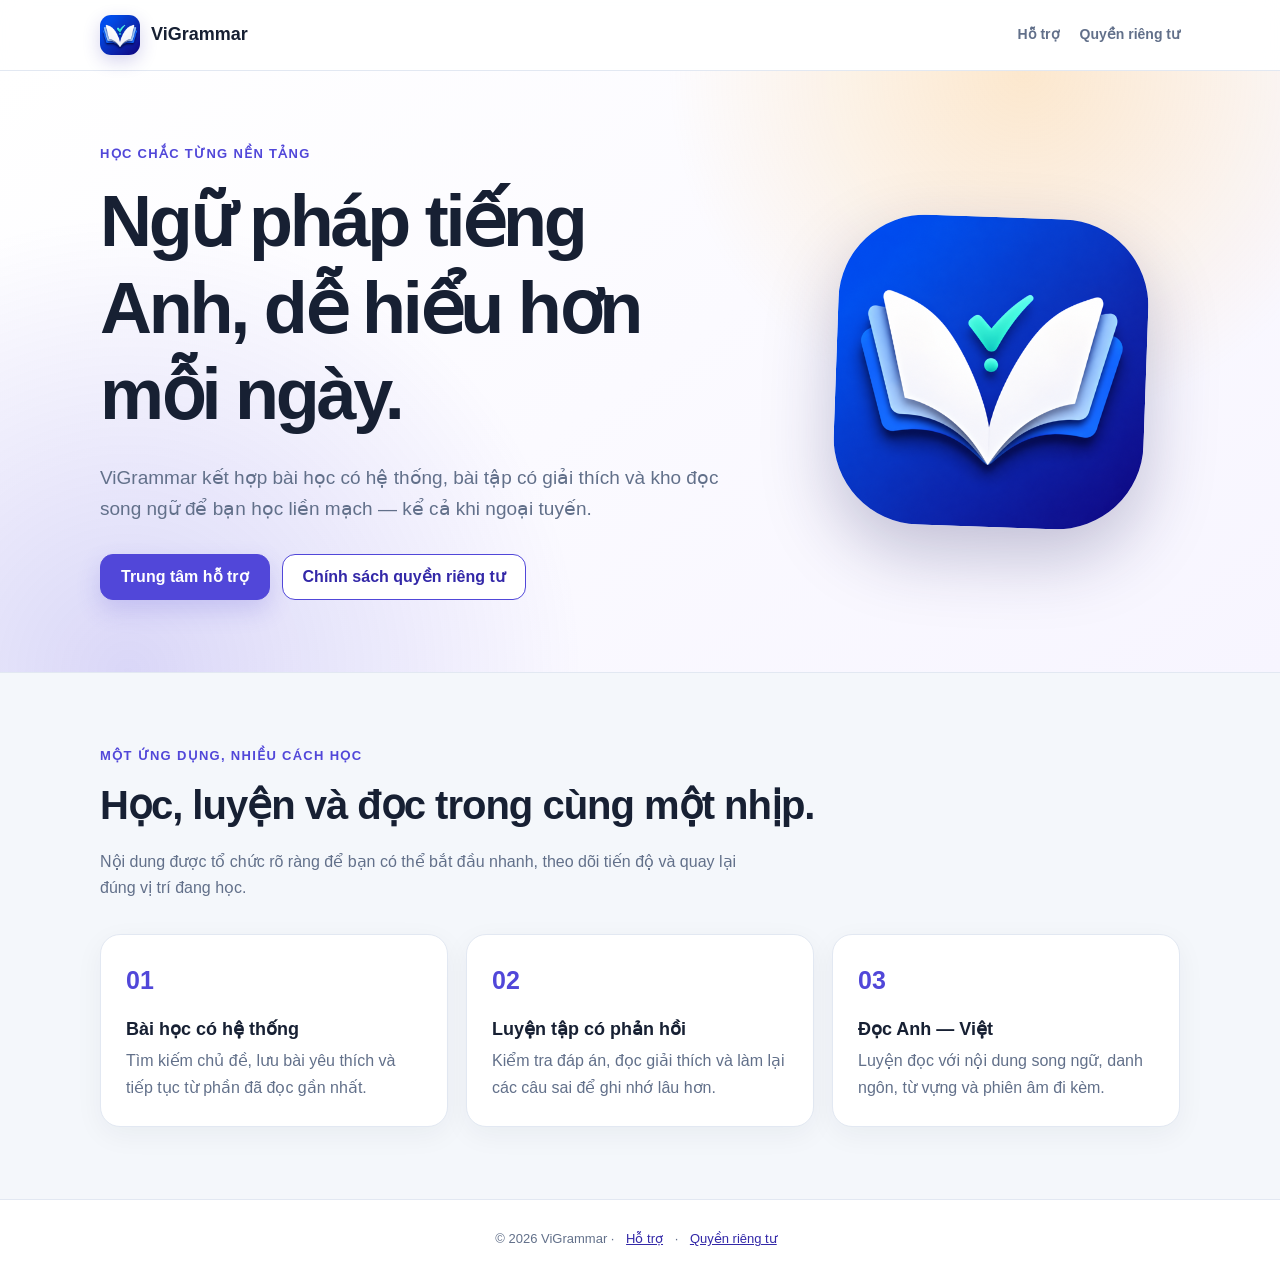
==== ViGrammar/index.html @ ae5353e2 "add ViGrammar App Store pages" ====
<!doctype html>
<html lang="vi">
<head>
  <meta charset="utf-8">
  <meta name="viewport" content="width=device-width, initial-scale=1">
  <meta name="description" content="ViGrammar — học ngữ pháp tiếng Anh, luyện bài tập và đọc nội dung song ngữ.">
  <meta name="theme-color" content="#5147d9">
  <title>ViGrammar — Học ngữ pháp tiếng Anh</title>
  <link rel="icon" href="assets/app-icon.png">
  <link rel="stylesheet" href="assets/style.css">
</head>
<body>
  <header class="site-header">
    <nav class="nav" aria-label="Điều hướng chính">
      <a class="brand" href="./"><img src="assets/app-icon.png" alt=""><span>ViGrammar</span></a>
      <div class="nav-links"><a href="support.html">Hỗ trợ</a><a href="privacy.html">Quyền riêng tư</a></div>
    </nav>
  </header>
  <main>
    <section class="hero">
      <div class="hero-inner">
        <div class="hero-copy">
          <p class="eyebrow">Học chắc từng nền tảng</p>
          <h1>Ngữ pháp tiếng Anh, dễ hiểu hơn mỗi ngày.</h1>
          <p class="lead">ViGrammar kết hợp bài học có hệ thống, bài tập có giải thích và kho đọc song ngữ để bạn học liền mạch — kể cả khi ngoại tuyến.</p>
          <div class="actions"><a class="button" href="support.html">Trung tâm hỗ trợ</a><a class="button secondary" href="privacy.html">Chính sách quyền riêng tư</a></div>
        </div>
        <img class="hero-icon" src="assets/app-icon.png" alt="Biểu tượng ứng dụng ViGrammar" width="310" height="310">
      </div>
    </section>
    <section class="section">
      <p class="eyebrow">Một ứng dụng, nhiều cách học</p>
      <h2>Học, luyện và đọc trong cùng một nhịp.</h2>
      <p class="section-intro">Nội dung được tổ chức rõ ràng để bạn có thể bắt đầu nhanh, theo dõi tiến độ và quay lại đúng vị trí đang học.</p>
      <div class="grid">
        <article class="card"><span class="mark">01</span><h3>Bài học có hệ thống</h3><p>Tìm kiếm chủ đề, lưu bài yêu thích và tiếp tục từ phần đã đọc gần nhất.</p></article>
        <article class="card"><span class="mark">02</span><h3>Luyện tập có phản hồi</h3><p>Kiểm tra đáp án, đọc giải thích và làm lại các câu sai để ghi nhớ lâu hơn.</p></article>
        <article class="card"><span class="mark">03</span><h3>Đọc Anh — Việt</h3><p>Luyện đọc với nội dung song ngữ, danh ngôn, từ vựng và phiên âm đi kèm.</p></article>
      </div>
    </section>
  </main>
  <footer class="footer">© 2026 ViGrammar · <a href="support.html">Hỗ trợ</a> · <a href="privacy.html">Quyền riêng tư</a></footer>
</body>
</html>
---- ViGrammar/assets/style.css ----
:root {
  color-scheme: light;
  --ink: #172033;
  --muted: #62708a;
  --line: #e2e8f2;
  --paper: #ffffff;
  --wash: #f4f7fb;
  --brand: #5147d9;
  --brand-dark: #3328a8;
  --accent: #ffb84d;
  --success: #18855f;
  font-family: Inter, ui-sans-serif, -apple-system, BlinkMacSystemFont, "Segoe UI", sans-serif;
}

* { box-sizing: border-box; }

html { scroll-behavior: smooth; }

body {
  margin: 0;
  color: var(--ink);
  background: var(--wash);
  line-height: 1.65;
}

a { color: var(--brand-dark); }

.site-header {
  position: sticky;
  top: 0;
  z-index: 10;
  background: color-mix(in srgb, var(--paper) 92%, transparent);
  border-bottom: 1px solid var(--line);
  backdrop-filter: blur(14px);
}

.nav {
  width: min(1080px, calc(100% - 32px));
  min-height: 70px;
  margin: 0 auto;
  display: flex;
  align-items: center;
  justify-content: space-between;
  gap: 24px;
}

.brand {
  display: inline-flex;
  align-items: center;
  gap: 11px;
  color: var(--ink);
  font-size: 18px;
  font-weight: 800;
  text-decoration: none;
}

.brand img {
  width: 40px;
  height: 40px;
  border-radius: 11px;
  box-shadow: 0 6px 18px rgba(51, 40, 168, .2);
}

.nav-links { display: flex; gap: 20px; }
.nav-links a { color: var(--muted); font-size: 14px; font-weight: 650; text-decoration: none; }
.nav-links a:hover { color: var(--brand); }

.hero {
  overflow: hidden;
  background:
    radial-gradient(circle at 80% 0%, rgba(255, 184, 77, .28), transparent 30%),
    radial-gradient(circle at 10% 100%, rgba(81, 71, 217, .2), transparent 35%),
    linear-gradient(145deg, #fff 0%, #f7f5ff 100%);
  border-bottom: 1px solid var(--line);
}

.hero-inner {
  width: min(1080px, calc(100% - 32px));
  min-height: 520px;
  margin: 0 auto;
  padding: 72px 0;
  display: grid;
  grid-template-columns: 1.25fr .75fr;
  align-items: center;
  gap: 72px;
}

.eyebrow {
  margin: 0 0 14px;
  color: var(--brand);
  font-size: 13px;
  font-weight: 800;
  letter-spacing: .1em;
  text-transform: uppercase;
}

h1, h2, h3 { line-height: 1.2; }
h1 { max-width: 720px; margin: 0; font-size: clamp(42px, 7vw, 72px); letter-spacing: -.045em; }
h2 { margin: 0 0 20px; font-size: clamp(28px, 4vw, 40px); letter-spacing: -.025em; }
h3 { margin: 0 0 8px; font-size: 18px; }

.lead { max-width: 660px; margin: 24px 0 30px; color: var(--muted); font-size: 19px; }
.actions { display: flex; flex-wrap: wrap; gap: 12px; }

.button {
  display: inline-flex;
  min-height: 46px;
  padding: 0 20px;
  align-items: center;
  justify-content: center;
  border: 1px solid var(--brand);
  border-radius: 13px;
  background: var(--brand);
  color: white;
  font-weight: 750;
  text-decoration: none;
  box-shadow: 0 10px 24px rgba(81, 71, 217, .2);
}

.button.secondary { background: var(--paper); color: var(--brand-dark); box-shadow: none; }

.hero-icon {
  width: min(100%, 310px);
  justify-self: center;
  border-radius: 28%;
  box-shadow: 0 28px 70px rgba(35, 30, 92, .26);
  transform: rotate(2deg);
}

.section { width: min(1080px, calc(100% - 32px)); margin: 0 auto; padding: 72px 0; }
.section-intro { max-width: 650px; margin-bottom: 32px; color: var(--muted); }
.grid { display: grid; grid-template-columns: repeat(3, 1fr); gap: 18px; }

.card {
  padding: 25px;
  border: 1px solid var(--line);
  border-radius: 20px;
  background: var(--paper);
  box-shadow: 0 8px 28px rgba(23, 32, 51, .05);
}

.card p { margin: 0; color: var(--muted); }
.card .mark { display: block; margin-bottom: 18px; color: var(--brand); font-size: 25px; font-weight: 900; }

.document {
  width: min(820px, calc(100% - 32px));
  margin: 42px auto 72px;
  padding: clamp(24px, 6vw, 64px);
  border: 1px solid var(--line);
  border-radius: 24px;
  background: var(--paper);
  box-shadow: 0 18px 50px rgba(23, 32, 51, .07);
}

.document h1 { font-size: clamp(34px, 6vw, 52px); }
.document h2 { margin-top: 40px; font-size: 23px; }
.document h3 { margin-top: 28px; }
.document p, .document li { color: #44516a; }
.document .updated { margin: 12px 0 36px; color: var(--muted); }
.notice { padding: 18px; border-left: 4px solid var(--brand); border-radius: 8px; background: #f4f2ff; }
.faq { padding: 24px 0; border-bottom: 1px solid var(--line); }
.faq:last-child { border-bottom: 0; }

.footer {
  padding: 28px 16px;
  border-top: 1px solid var(--line);
  background: var(--paper);
  color: var(--muted);
  text-align: center;
  font-size: 13px;
}

.footer a { margin: 0 8px; }

@media (max-width: 760px) {
  .nav { min-height: 64px; }
  .nav-links { gap: 12px; }
  .nav-links a { font-size: 12px; }
  .hero-inner { min-height: auto; padding: 52px 0 64px; grid-template-columns: 1fr; gap: 44px; }
  .hero-icon { width: 190px; grid-row: 1; }
  .hero-copy { grid-row: 2; text-align: center; }
  .lead { font-size: 17px; }
  .actions { justify-content: center; }
  .grid { grid-template-columns: 1fr; }
  .section { padding: 54px 0; }
}

@media (max-width: 430px) {
  .brand span { display: none; }
  .document { margin-top: 20px; border-radius: 18px; }
}
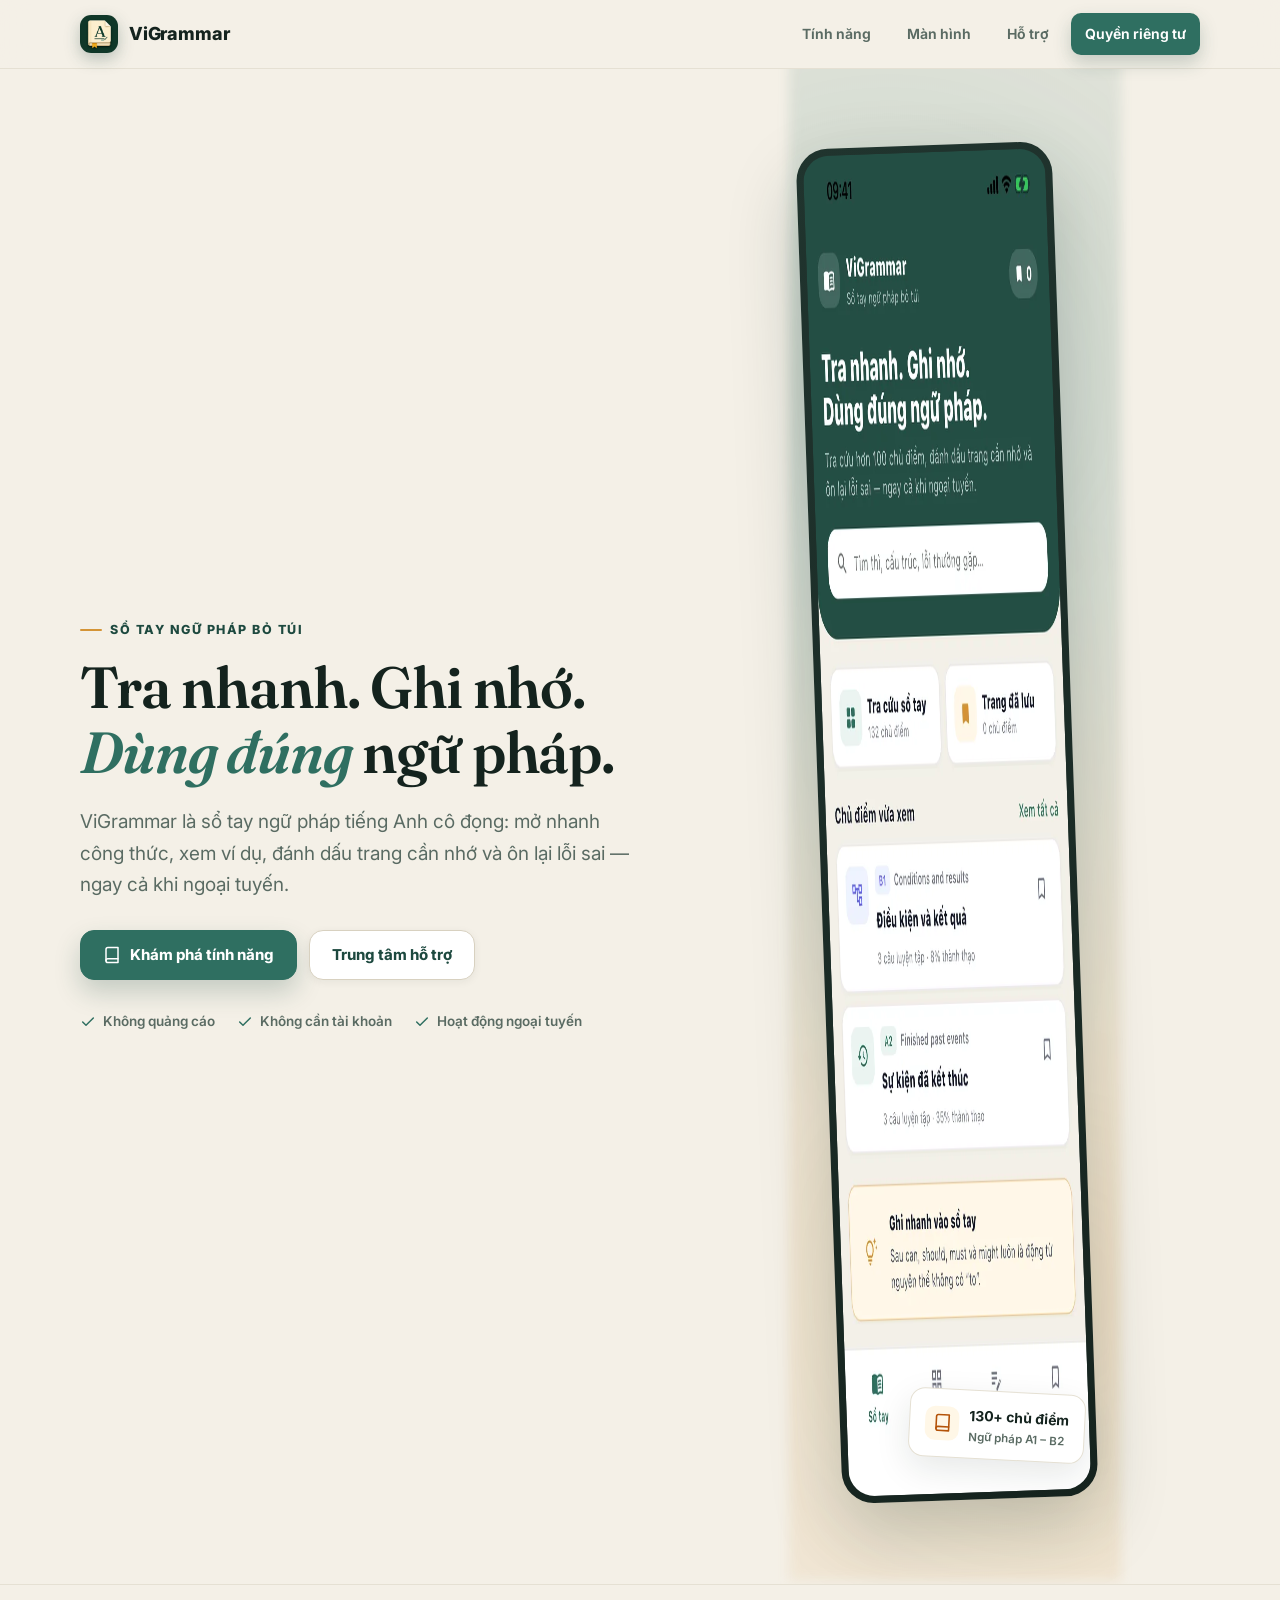
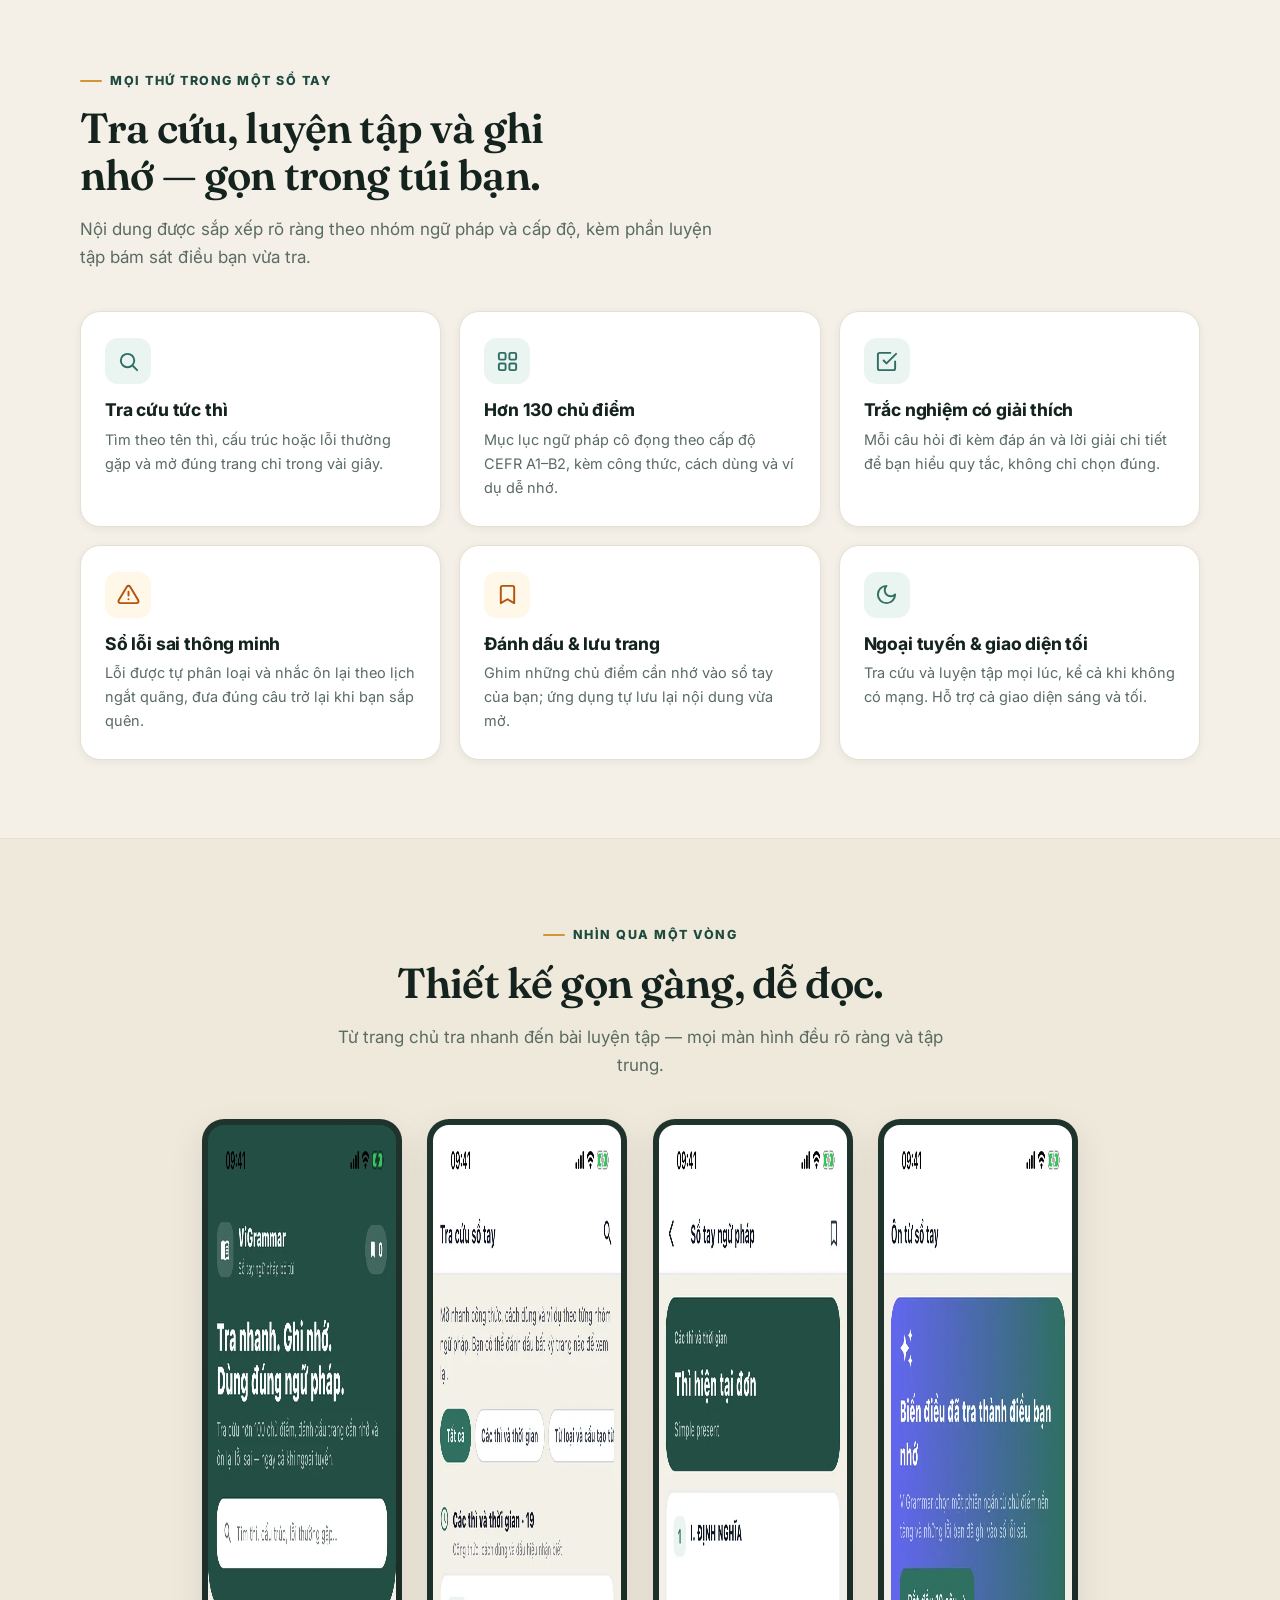
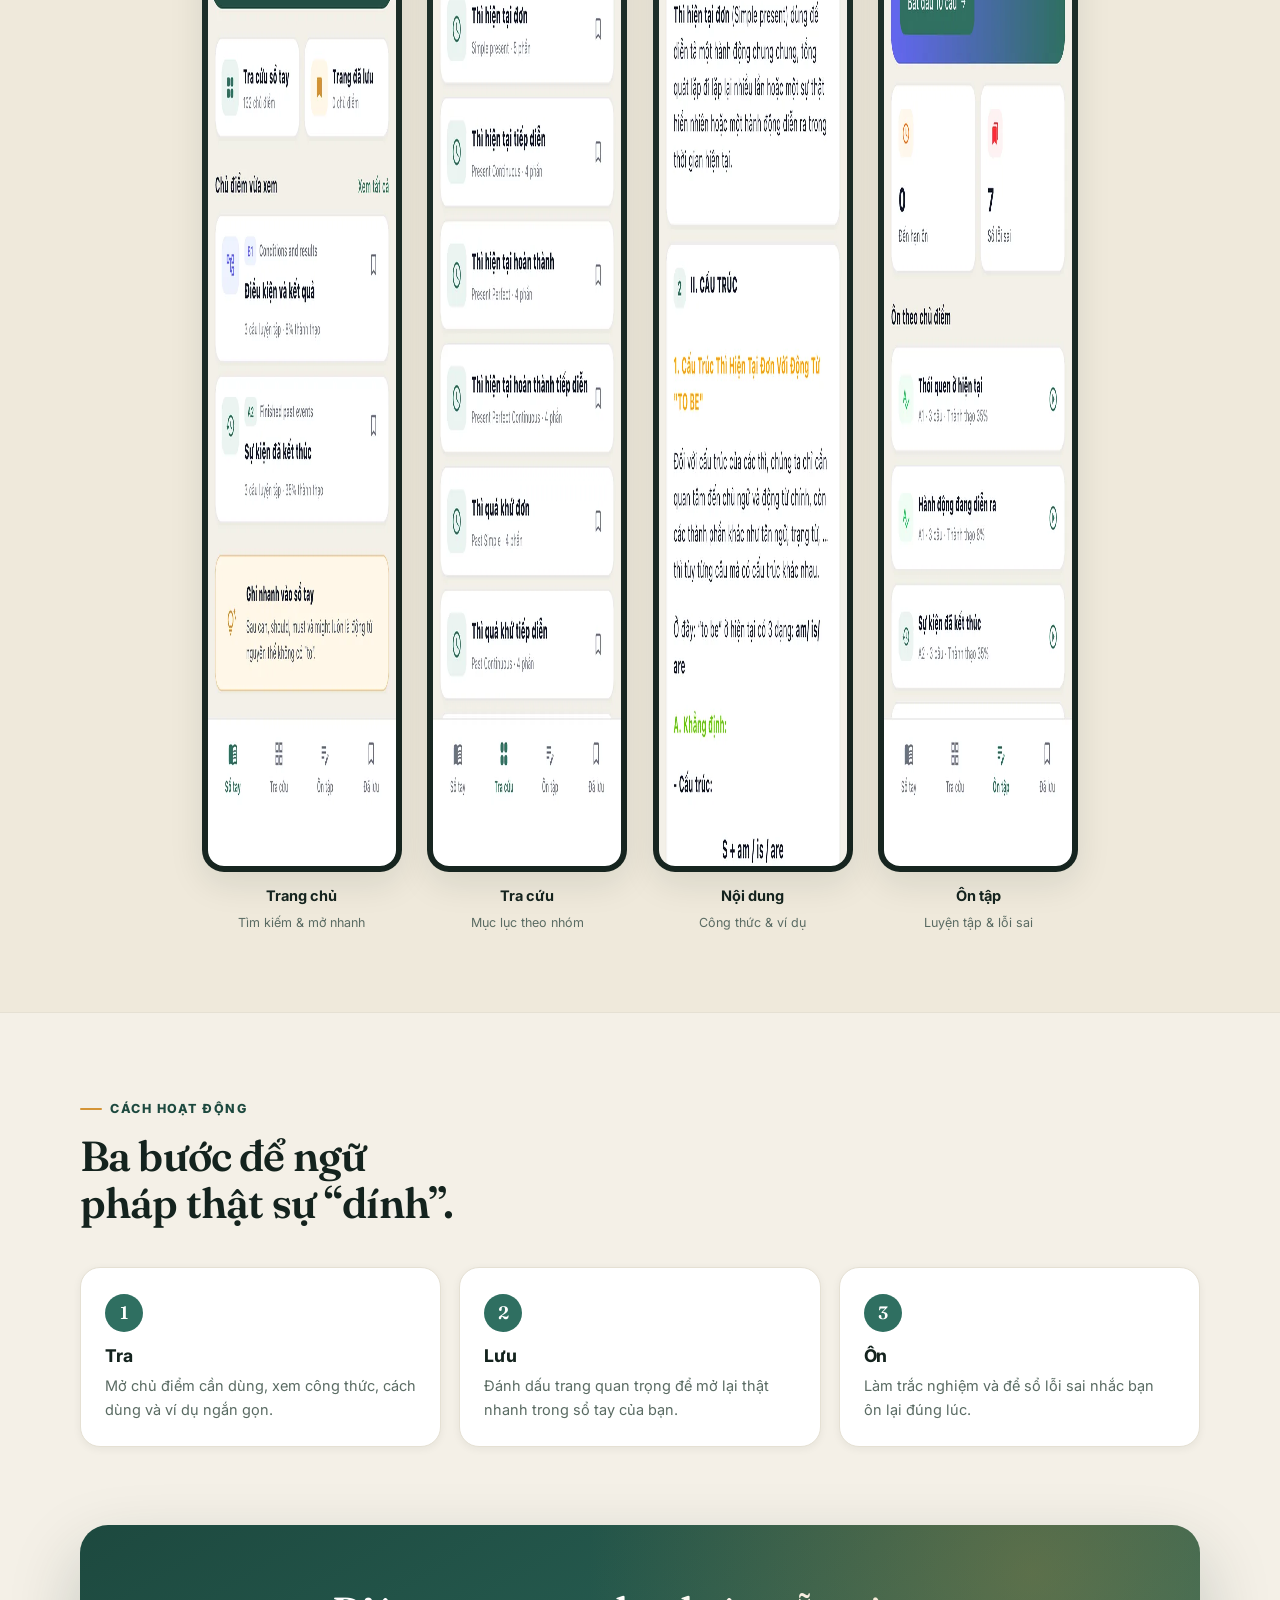
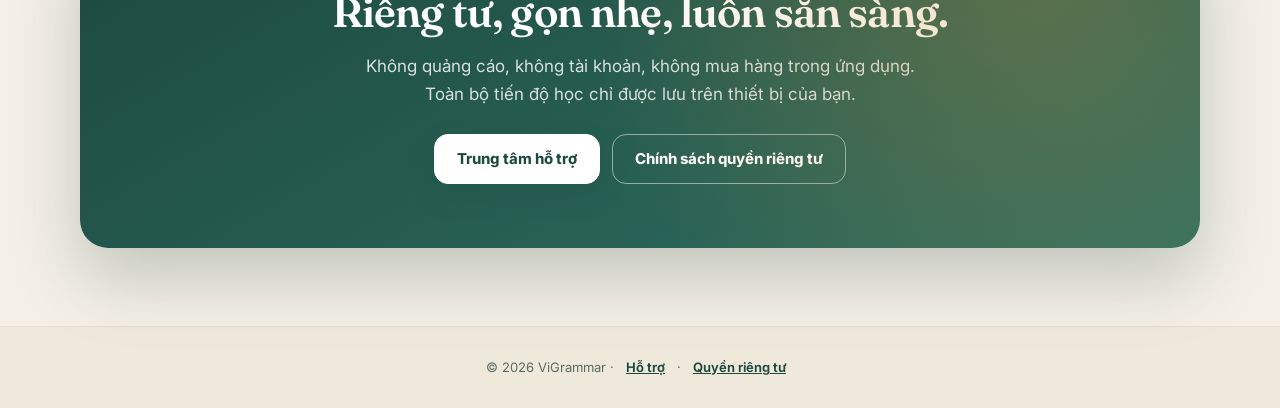
==== commit df5f1341: "ViGrammar: redesign landing pages to match the notebook app - Notebook-green + cream rebrand, serif/" ====
--- a/ViGrammar/index.html
+++ b/ViGrammar/index.html
@@ -3,42 +3,166 @@
 <head>
   <meta charset="utf-8">
   <meta name="viewport" content="width=device-width, initial-scale=1">
-  <meta name="description" content="ViGrammar — học ngữ pháp tiếng Anh, luyện bài tập và đọc nội dung song ngữ.">
-  <meta name="theme-color" content="#5147d9">
-  <title>ViGrammar — Học ngữ pháp tiếng Anh</title>
+  <meta name="description" content="ViGrammar — sổ tay ngữ pháp tiếng Anh: tra nhanh hơn 130 chủ điểm A1–B2, trắc nghiệm có giải thích và sổ lỗi sai. Hoạt động ngoại tuyến.">
+  <meta name="theme-color" content="#2f6f61">
+  <meta property="og:title" content="ViGrammar — Sổ tay ngữ pháp tiếng Anh">
+  <meta property="og:description" content="Tra nhanh. Ghi nhớ. Dùng đúng ngữ pháp. Hơn 130 chủ điểm A1–B2, trắc nghiệm có giải thích, sổ lỗi sai — hoạt động ngoại tuyến.">
+  <meta property="og:type" content="website">
+  <title>ViGrammar — Sổ tay ngữ pháp tiếng Anh</title>
   <link rel="icon" href="assets/app-icon.png">
+  <link rel="preconnect" href="https://fonts.googleapis.com">
+  <link rel="preconnect" href="https://fonts.gstatic.com" crossorigin>
+  <link rel="stylesheet" href="https://fonts.googleapis.com/css2?family=Fraunces:ital,opsz,wght@0,9..144,500;0,9..144,600;1,9..144,600&family=Inter:wght@400;500;600;700;800&display=swap">
   <link rel="stylesheet" href="assets/style.css">
 </head>
 <body>
   <header class="site-header">
     <nav class="nav" aria-label="Điều hướng chính">
       <a class="brand" href="./"><img src="assets/app-icon.png" alt=""><span>ViGrammar</span></a>
-      <div class="nav-links"><a href="support.html">Hỗ trợ</a><a href="privacy.html">Quyền riêng tư</a></div>
+      <div class="nav-links">
+        <a href="#tinh-nang">Tính năng</a>
+        <a href="#man-hinh">Màn hình</a>
+        <a href="support.html">Hỗ trợ</a>
+        <a class="cta" href="privacy.html">Quyền riêng tư</a>
+      </div>
     </nav>
   </header>
+
   <main>
+    <!-- Hero -->
     <section class="hero">
-      <div class="hero-inner">
+      <div class="wrap hero-inner">
         <div class="hero-copy">
-          <p class="eyebrow">Học chắc từng nền tảng</p>
-          <h1>Ngữ pháp tiếng Anh, dễ hiểu hơn mỗi ngày.</h1>
-          <p class="lead">ViGrammar kết hợp bài học có hệ thống, bài tập có giải thích và kho đọc song ngữ để bạn học liền mạch — kể cả khi ngoại tuyến.</p>
-          <div class="actions"><a class="button" href="support.html">Trung tâm hỗ trợ</a><a class="button secondary" href="privacy.html">Chính sách quyền riêng tư</a></div>
+          <p class="eyebrow">Sổ tay ngữ pháp bỏ túi</p>
+          <h1>Tra nhanh. Ghi nhớ.<br><em>Dùng đúng</em> ngữ pháp.</h1>
+          <p class="lead">ViGrammar là sổ tay ngữ pháp tiếng Anh cô đọng: mở nhanh công thức, xem ví dụ, đánh dấu trang cần nhớ và ôn lại lỗi sai — ngay cả khi ngoại tuyến.</p>
+          <div class="actions">
+            <a class="button" href="#tinh-nang">
+              <svg class="ico" viewBox="0 0 24 24" fill="none" stroke="currentColor" stroke-width="2" stroke-linecap="round" stroke-linejoin="round" aria-hidden="true"><path d="M4 19.5A2.5 2.5 0 0 1 6.5 17H20"></path><path d="M6.5 2H20v20H6.5A2.5 2.5 0 0 1 4 19.5v-15A2.5 2.5 0 0 1 6.5 2z"></path></svg>
+              Khám phá tính năng
+            </a>
+            <a class="button secondary" href="support.html">Trung tâm hỗ trợ</a>
+          </div>
+          <div class="trust-row">
+            <span><svg class="ico" viewBox="0 0 24 24" fill="none" stroke="currentColor" stroke-width="2.2" stroke-linecap="round" stroke-linejoin="round" aria-hidden="true"><path d="M20 6 9 17l-5-5"/></svg>Không quảng cáo</span>
+            <span><svg class="ico" viewBox="0 0 24 24" fill="none" stroke="currentColor" stroke-width="2.2" stroke-linecap="round" stroke-linejoin="round" aria-hidden="true"><path d="M20 6 9 17l-5-5"/></svg>Không cần tài khoản</span>
+            <span><svg class="ico" viewBox="0 0 24 24" fill="none" stroke="currentColor" stroke-width="2.2" stroke-linecap="round" stroke-linejoin="round" aria-hidden="true"><path d="M20 6 9 17l-5-5"/></svg>Hoạt động ngoại tuyến</span>
+          </div>
         </div>
-        <img class="hero-icon" src="assets/app-icon.png" alt="Biểu tượng ứng dụng ViGrammar" width="310" height="310">
+        <div class="hero-art">
+          <div class="phone">
+            <img src="assets/screens/so-tay.webp" alt="Màn hình trang chủ ViGrammar với ô tìm kiếm và chủ điểm vừa xem" width="620" height="1341" loading="eager">
+          </div>
+          <div class="hero-badge">
+            <span class="dot"><svg class="ico" viewBox="0 0 24 24" fill="none" stroke="currentColor" stroke-width="2" stroke-linecap="round" stroke-linejoin="round" aria-hidden="true"><path d="M4 19.5A2.5 2.5 0 0 1 6.5 17H20"/><path d="M6.5 2H20v20H6.5A2.5 2.5 0 0 1 4 19.5v-15A2.5 2.5 0 0 1 6.5 2z"/></svg></span>
+            <div><b>130+ chủ điểm</b><small>Ngữ pháp A1 – B2</small></div>
+          </div>
+        </div>
       </div>
     </section>
+
+    <!-- Features -->
+    <section class="section" id="tinh-nang">
+      <div class="wrap">
+        <div class="section-head">
+          <p class="eyebrow">Mọi thứ trong một sổ tay</p>
+          <h2>Tra cứu, luyện tập và ghi nhớ — gọn trong túi bạn.</h2>
+          <p class="section-intro">Nội dung được sắp xếp rõ ràng theo nhóm ngữ pháp và cấp độ, kèm phần luyện tập bám sát điều bạn vừa tra.</p>
+        </div>
+        <div class="grid">
+          <article class="card">
+            <span class="chip"><svg class="ico" viewBox="0 0 24 24" fill="none" stroke="currentColor" stroke-width="2" stroke-linecap="round" stroke-linejoin="round" aria-hidden="true"><circle cx="11" cy="11" r="7"/><path d="m21 21-4.3-4.3"/></svg></span>
+            <h3>Tra cứu tức thì</h3>
+            <p>Tìm theo tên thì, cấu trúc hoặc lỗi thường gặp và mở đúng trang chỉ trong vài giây.</p>
+          </article>
+          <article class="card">
+            <span class="chip"><svg class="ico" viewBox="0 0 24 24" fill="none" stroke="currentColor" stroke-width="2" stroke-linecap="round" stroke-linejoin="round" aria-hidden="true"><rect x="3" y="3" width="7" height="7" rx="1.5"/><rect x="14" y="3" width="7" height="7" rx="1.5"/><rect x="3" y="14" width="7" height="7" rx="1.5"/><rect x="14" y="14" width="7" height="7" rx="1.5"/></svg></span>
+            <h3>Hơn 130 chủ điểm</h3>
+            <p>Mục lục ngữ pháp cô đọng theo cấp độ CEFR A1–B2, kèm công thức, cách dùng và ví dụ dễ nhớ.</p>
+          </article>
+          <article class="card">
+            <span class="chip"><svg class="ico" viewBox="0 0 24 24" fill="none" stroke="currentColor" stroke-width="2" stroke-linecap="round" stroke-linejoin="round" aria-hidden="true"><path d="M9 11l3 3L22 4"/><path d="M21 12v7a2 2 0 0 1-2 2H5a2 2 0 0 1-2-2V5a2 2 0 0 1 2-2h11"/></svg></span>
+            <h3>Trắc nghiệm có giải thích</h3>
+            <p>Mỗi câu hỏi đi kèm đáp án và lời giải chi tiết để bạn hiểu quy tắc, không chỉ chọn đúng.</p>
+          </article>
+          <article class="card">
+            <span class="chip gold"><svg class="ico" viewBox="0 0 24 24" fill="none" stroke="currentColor" stroke-width="2" stroke-linecap="round" stroke-linejoin="round" aria-hidden="true"><path d="M12 9v4"/><path d="M12 17h.01"/><path d="M10.3 3.9 1.8 18a2 2 0 0 0 1.7 3h17a2 2 0 0 0 1.7-3L13.7 3.9a2 2 0 0 0-3.4 0z"/></svg></span>
+            <h3>Sổ lỗi sai thông minh</h3>
+            <p>Lỗi được tự phân loại và nhắc ôn lại theo lịch ngắt quãng, đưa đúng câu trở lại khi bạn sắp quên.</p>
+          </article>
+          <article class="card">
+            <span class="chip gold"><svg class="ico" viewBox="0 0 24 24" fill="none" stroke="currentColor" stroke-width="2" stroke-linecap="round" stroke-linejoin="round" aria-hidden="true"><path d="M19 21l-7-4-7 4V5a2 2 0 0 1 2-2h10a2 2 0 0 1 2 2z"/></svg></span>
+            <h3>Đánh dấu &amp; lưu trang</h3>
+            <p>Ghim những chủ điểm cần nhớ vào sổ tay của bạn; ứng dụng tự lưu lại nội dung vừa mở.</p>
+          </article>
+          <article class="card">
+            <span class="chip"><svg class="ico" viewBox="0 0 24 24" fill="none" stroke="currentColor" stroke-width="2" stroke-linecap="round" stroke-linejoin="round" aria-hidden="true"><path d="M12 3a6 6 0 0 0 9 9 9 9 0 1 1-9-9z"/></svg></span>
+            <h3>Ngoại tuyến &amp; giao diện tối</h3>
+            <p>Tra cứu và luyện tập mọi lúc, kể cả khi không có mạng. Hỗ trợ cả giao diện sáng và tối.</p>
+          </article>
+        </div>
+      </div>
+    </section>
+
+    <!-- Screens showcase -->
+    <section class="section alt" id="man-hinh">
+      <div class="wrap">
+        <div class="section-head center">
+          <p class="eyebrow" style="justify-content:center">Nhìn qua một vòng</p>
+          <h2>Thiết kế gọn gàng, dễ đọc.</h2>
+          <p class="section-intro">Từ trang chủ tra nhanh đến bài luyện tập — mọi màn hình đều rõ ràng và tập trung.</p>
+        </div>
+        <div class="screens">
+          <div class="screen"><figure><div class="frame"><img src="assets/screens/so-tay.webp" alt="Trang chủ sổ tay với ô tìm kiếm" width="620" height="1341" loading="lazy"></div><figcaption><b>Trang chủ</b><span>Tìm kiếm &amp; mở nhanh</span></figcaption></figure></div>
+          <div class="screen"><figure><div class="frame"><img src="assets/screens/tra-cuu.webp" alt="Mục lục các thì và thời gian được phân nhóm" width="620" height="1341" loading="lazy"></div><figcaption><b>Tra cứu</b><span>Mục lục theo nhóm</span></figcaption></figure></div>
+          <div class="screen"><figure><div class="frame"><img src="assets/screens/bai-hoc.webp" alt="Nội dung công thức và cách dùng của một chủ điểm" width="620" height="1341" loading="lazy"></div><figcaption><b>Nội dung</b><span>Công thức &amp; ví dụ</span></figcaption></figure></div>
+          <div class="screen"><figure><div class="frame"><img src="assets/screens/on-tap.webp" alt="Khu vực ôn tập và sổ lỗi sai" width="620" height="1341" loading="lazy"></div><figcaption><b>Ôn tập</b><span>Luyện tập &amp; lỗi sai</span></figcaption></figure></div>
+        </div>
+      </div>
+    </section>
+
+    <!-- How it works -->
     <section class="section">
-      <p class="eyebrow">Một ứng dụng, nhiều cách học</p>
-      <h2>Học, luyện và đọc trong cùng một nhịp.</h2>
-      <p class="section-intro">Nội dung được tổ chức rõ ràng để bạn có thể bắt đầu nhanh, theo dõi tiến độ và quay lại đúng vị trí đang học.</p>
-      <div class="grid">
-        <article class="card"><span class="mark">01</span><h3>Bài học có hệ thống</h3><p>Tìm kiếm chủ đề, lưu bài yêu thích và tiếp tục từ phần đã đọc gần nhất.</p></article>
-        <article class="card"><span class="mark">02</span><h3>Luyện tập có phản hồi</h3><p>Kiểm tra đáp án, đọc giải thích và làm lại các câu sai để ghi nhớ lâu hơn.</p></article>
-        <article class="card"><span class="mark">03</span><h3>Đọc Anh — Việt</h3><p>Luyện đọc với nội dung song ngữ, danh ngôn, từ vựng và phiên âm đi kèm.</p></article>
+      <div class="wrap">
+        <div class="section-head">
+          <p class="eyebrow">Cách hoạt động</p>
+          <h2>Ba bước để ngữ pháp thật sự &ldquo;dính&rdquo;.</h2>
+        </div>
+        <div class="steps">
+          <div class="step">
+            <span class="num">1</span>
+            <h3>Tra</h3>
+            <p>Mở chủ điểm cần dùng, xem công thức, cách dùng và ví dụ ngắn gọn.</p>
+          </div>
+          <div class="step">
+            <span class="num">2</span>
+            <h3>Lưu</h3>
+            <p>Đánh dấu trang quan trọng để mở lại thật nhanh trong sổ tay của bạn.</p>
+          </div>
+          <div class="step">
+            <span class="num">3</span>
+            <h3>Ôn</h3>
+            <p>Làm trắc nghiệm và để sổ lỗi sai nhắc bạn ôn lại đúng lúc.</p>
+          </div>
+        </div>
+      </div>
+    </section>
+
+    <!-- CTA -->
+    <section class="section" style="padding-top:0">
+      <div class="wrap">
+        <div class="cta-band">
+          <h2>Riêng tư, gọn nhẹ, luôn sẵn sàng.</h2>
+          <p>Không quảng cáo, không tài khoản, không mua hàng trong ứng dụng. Toàn bộ tiến độ học chỉ được lưu trên thiết bị của bạn.</p>
+          <div class="actions">
+            <a class="button" href="support.html">Trung tâm hỗ trợ</a>
+            <a class="button secondary" href="privacy.html">Chính sách quyền riêng tư</a>
+          </div>
+        </div>
       </div>
     </section>
   </main>
+
   <footer class="footer">© 2026 ViGrammar · <a href="support.html">Hỗ trợ</a> · <a href="privacy.html">Quyền riêng tư</a></footer>
 </body>
 </html>
--- a/ViGrammar/assets/style.css
+++ b/ViGrammar/assets/style.css
@@ -1,19 +1,29 @@
 :root {
   color-scheme: light;
-  --ink: #172033;
-  --muted: #62708a;
-  --line: #e2e8f2;
+  /* Notebook-green brand — mirrors the ViGrammar app design system. */
+  --ink: #14231e;
+  --muted: #5a6b63;
+  --line: #e5e0d3;
+  --line-strong: #d8d1c0;
   --paper: #ffffff;
-  --wash: #f4f7fb;
-  --brand: #5147d9;
-  --brand-dark: #3328a8;
-  --accent: #ffb84d;
-  --success: #18855f;
-  font-family: Inter, ui-sans-serif, -apple-system, BlinkMacSystemFont, "Segoe UI", sans-serif;
+  --wash: #f4f0e7;
+  --wash-2: #efe9db;
+  --brand: #2f6f61;
+  --brand-dark: #1d493f;
+  --brand-050: #eaf4f0;
+  --gold: #b45309;
+  --gold-solid: #d49436;
+  --gold-050: #fff7e7;
+  --success: #15803d;
+  --shadow-sm: 0 2px 8px rgba(20, 35, 30, .06);
+  --shadow-md: 0 12px 34px rgba(20, 35, 30, .1);
+  --shadow-lg: 0 30px 70px rgba(16, 45, 39, .22);
+  --sans: "Inter", ui-sans-serif, -apple-system, BlinkMacSystemFont, "Segoe UI", sans-serif;
+  --serif: "Fraunces", ui-serif, Georgia, "Times New Roman", serif;
+  font-family: var(--sans);
 }
 
 * { box-sizing: border-box; }
-
 html { scroll-behavior: smooth; }
 
 body {
@@ -21,22 +31,27 @@
   color: var(--ink);
   background: var(--wash);
   line-height: 1.65;
+  -webkit-font-smoothing: antialiased;
 }
 
 a { color: var(--brand-dark); }
-
+img { max-width: 100%; }
+
+.wrap { width: min(1120px, calc(100% - 40px)); margin: 0 auto; }
+
+/* ---------- Header ---------- */
 .site-header {
   position: sticky;
   top: 0;
-  z-index: 10;
-  background: color-mix(in srgb, var(--paper) 92%, transparent);
+  z-index: 20;
+  background: color-mix(in srgb, var(--wash) 82%, transparent);
   border-bottom: 1px solid var(--line);
   backdrop-filter: blur(14px);
 }
 
 .nav {
-  width: min(1080px, calc(100% - 32px));
-  min-height: 70px;
+  width: min(1120px, calc(100% - 40px));
+  min-height: 68px;
   margin: 0 auto;
   display: flex;
   align-items: center;
@@ -51,141 +66,396 @@
   color: var(--ink);
   font-size: 18px;
   font-weight: 800;
+  letter-spacing: -.01em;
   text-decoration: none;
 }
 
 .brand img {
-  width: 40px;
-  height: 40px;
+  width: 38px;
+  height: 38px;
   border-radius: 11px;
-  box-shadow: 0 6px 18px rgba(51, 40, 168, .2);
-}
-
-.nav-links { display: flex; gap: 20px; }
-.nav-links a { color: var(--muted); font-size: 14px; font-weight: 650; text-decoration: none; }
-.nav-links a:hover { color: var(--brand); }
-
-.hero {
-  overflow: hidden;
-  background:
-    radial-gradient(circle at 80% 0%, rgba(255, 184, 77, .28), transparent 30%),
-    radial-gradient(circle at 10% 100%, rgba(81, 71, 217, .2), transparent 35%),
-    linear-gradient(145deg, #fff 0%, #f7f5ff 100%);
-  border-bottom: 1px solid var(--line);
-}
-
-.hero-inner {
-  width: min(1080px, calc(100% - 32px));
-  min-height: 520px;
-  margin: 0 auto;
-  padding: 72px 0;
-  display: grid;
-  grid-template-columns: 1.25fr .75fr;
-  align-items: center;
-  gap: 72px;
-}
-
+  box-shadow: 0 6px 16px rgba(29, 73, 63, .28);
+}
+
+.nav-links { display: flex; align-items: center; gap: 8px; }
+.nav-links a {
+  padding: 9px 14px;
+  border-radius: 10px;
+  color: var(--muted);
+  font-size: 14px;
+  font-weight: 650;
+  text-decoration: none;
+  transition: color .18s ease, background .18s ease;
+}
+.nav-links a:hover { color: var(--brand-dark); background: var(--brand-050); }
+.nav-links a.cta {
+  color: #fff;
+  background: var(--brand);
+  box-shadow: 0 8px 18px rgba(29, 73, 63, .22);
+}
+.nav-links a.cta:hover { background: var(--brand-dark); color: #fff; }
+
+/* ---------- Shared ---------- */
 .eyebrow {
   margin: 0 0 14px;
-  color: var(--brand);
-  font-size: 13px;
+  display: inline-flex;
+  align-items: center;
+  gap: 8px;
+  color: var(--brand-dark);
+  font-size: 12.5px;
   font-weight: 800;
-  letter-spacing: .1em;
+  letter-spacing: .12em;
   text-transform: uppercase;
 }
-
-h1, h2, h3 { line-height: 1.2; }
-h1 { max-width: 720px; margin: 0; font-size: clamp(42px, 7vw, 72px); letter-spacing: -.045em; }
-h2 { margin: 0 0 20px; font-size: clamp(28px, 4vw, 40px); letter-spacing: -.025em; }
-h3 { margin: 0 0 8px; font-size: 18px; }
-
-.lead { max-width: 660px; margin: 24px 0 30px; color: var(--muted); font-size: 19px; }
+.eyebrow::before {
+  content: "";
+  width: 22px;
+  height: 2px;
+  border-radius: 2px;
+  background: var(--gold-solid);
+}
+
+h1, h2, h3 { line-height: 1.12; }
+h1 {
+  margin: 0;
+  font-family: var(--serif);
+  font-optical-sizing: auto;
+  font-weight: 600;
+  font-size: clamp(38px, 5.4vw, 58px);
+  letter-spacing: -.02em;
+  text-wrap: balance;
+}
+h1 em { font-style: italic; color: var(--brand); }
+h2 {
+  margin: 0 0 16px;
+  font-family: var(--serif);
+  font-weight: 600;
+  font-size: clamp(28px, 4vw, 42px);
+  letter-spacing: -.02em;
+  text-wrap: balance;
+}
+h3 { margin: 0 0 8px; font-size: 17.5px; font-weight: 750; letter-spacing: -.01em; }
+
+.lead { max-width: 620px; margin: 22px 0 30px; color: var(--muted); font-size: 19px; text-wrap: pretty; }
+
 .actions { display: flex; flex-wrap: wrap; gap: 12px; }
 
 .button {
   display: inline-flex;
-  min-height: 46px;
-  padding: 0 20px;
+  min-height: 50px;
+  padding: 0 22px;
   align-items: center;
   justify-content: center;
+  gap: 9px;
   border: 1px solid var(--brand);
+  border-radius: 14px;
+  background: var(--brand);
+  color: #fff;
+  font-weight: 750;
+  font-size: 15px;
+  text-decoration: none;
+  box-shadow: 0 12px 26px rgba(29, 73, 63, .22);
+  transition: transform .16s ease, background .18s ease, box-shadow .18s ease;
+}
+.button:hover { background: var(--brand-dark); border-color: var(--brand-dark); transform: translateY(-1px); }
+.button:active { transform: translateY(0); }
+.button.secondary {
+  background: var(--paper);
+  color: var(--brand-dark);
+  border-color: var(--line-strong);
+  box-shadow: var(--shadow-sm);
+}
+.button.secondary:hover { background: var(--brand-050); border-color: var(--brand); }
+.button .ico { width: 18px; height: 18px; }
+
+:where(a, button):focus-visible {
+  outline: 3px solid color-mix(in srgb, var(--brand) 55%, transparent);
+  outline-offset: 2px;
+}
+
+/* ---------- Hero ---------- */
+.hero { overflow: hidden; border-bottom: 1px solid var(--line); }
+.hero-inner {
+  display: grid;
+  grid-template-columns: 1.05fr .95fr;
+  align-items: center;
+  gap: 56px;
+  padding: 76px 0 84px;
+}
+.hero-copy { position: relative; z-index: 1; }
+
+.trust-row {
+  margin-top: 30px;
+  display: flex;
+  flex-wrap: wrap;
+  gap: 10px 22px;
+  color: var(--muted);
+  font-size: 13.5px;
+  font-weight: 600;
+}
+.trust-row span { display: inline-flex; align-items: center; gap: 7px; }
+.trust-row .ico { width: 16px; height: 16px; color: var(--brand); }
+
+/* Phone showcase */
+.hero-art { position: relative; justify-self: center; }
+.hero-art::before {
+  content: "";
+  position: absolute;
+  inset: -12% -18% -6% -12%;
+  background:
+    radial-gradient(circle at 30% 25%, rgba(47, 111, 97, .22), transparent 60%),
+    radial-gradient(circle at 78% 82%, rgba(212, 148, 54, .2), transparent 58%);
+  filter: blur(6px);
+  z-index: 0;
+}
+.phone {
+  position: relative;
+  z-index: 1;
+  width: min(256px, 66vw);
+  border-radius: 32px;
+  padding: 7px;
+  background: linear-gradient(150deg, #20342e, #16241f);
+  box-shadow: var(--shadow-lg);
+  transform: rotate(-2deg);
+}
+.phone img { display: block; width: 100%; border-radius: 26px; }
+.hero-badge {
+  position: absolute;
+  z-index: 2;
+  right: -10px;
+  bottom: 40px;
+  display: flex;
+  align-items: center;
+  gap: 10px;
+  padding: 11px 15px;
+  border-radius: 15px;
+  background: var(--paper);
+  border: 1px solid var(--line);
+  box-shadow: var(--shadow-md);
+  transform: rotate(3deg);
+}
+.hero-badge .dot { width: 34px; height: 34px; border-radius: 10px; display: grid; place-items: center; background: var(--gold-050); color: var(--gold); }
+.hero-badge .ico { width: 19px; height: 19px; }
+.hero-badge b { font-size: 14px; }
+.hero-badge small { display: block; color: var(--muted); font-size: 11.5px; font-weight: 600; }
+
+/* ---------- Sections ---------- */
+.section { padding: 78px 0; }
+.section.alt { background: var(--wash-2); border-top: 1px solid var(--line); border-bottom: 1px solid var(--line); }
+.section-head { max-width: 640px; margin-bottom: 40px; }
+.section-head.center { margin-left: auto; margin-right: auto; text-align: center; }
+.section-intro { margin: 0; color: var(--muted); font-size: 17px; }
+
+/* Feature grid */
+.grid { display: grid; grid-template-columns: repeat(3, 1fr); gap: 18px; }
+.card {
+  padding: 26px 24px;
+  border: 1px solid var(--line);
+  border-radius: 20px;
+  background: var(--paper);
+  box-shadow: var(--shadow-sm);
+  transition: transform .18s ease, box-shadow .18s ease, border-color .18s ease;
+}
+.card:hover { transform: translateY(-3px); box-shadow: var(--shadow-md); border-color: var(--line-strong); }
+.card .chip {
+  width: 46px; height: 46px;
+  display: grid; place-items: center;
+  margin-bottom: 16px;
   border-radius: 13px;
+  background: var(--brand-050);
+  color: var(--brand);
+}
+.card .chip.gold { background: var(--gold-050); color: var(--gold); }
+.card .chip .ico { width: 23px; height: 23px; }
+.card p { margin: 0; color: var(--muted); font-size: 14.5px; }
+
+/* Steps */
+.steps { display: grid; grid-template-columns: repeat(3, 1fr); gap: 18px; counter-reset: step; }
+.step {
+  position: relative;
+  padding: 26px 24px 24px;
+  border: 1px solid var(--line);
+  border-radius: 20px;
+  background: var(--paper);
+  box-shadow: var(--shadow-sm);
+}
+.step .num {
+  display: inline-grid; place-items: center;
+  width: 38px; height: 38px;
+  margin-bottom: 14px;
+  border-radius: 50%;
   background: var(--brand);
-  color: white;
-  font-weight: 750;
-  text-decoration: none;
-  box-shadow: 0 10px 24px rgba(81, 71, 217, .2);
-}
-
-.button.secondary { background: var(--paper); color: var(--brand-dark); box-shadow: none; }
-
-.hero-icon {
-  width: min(100%, 310px);
-  justify-self: center;
-  border-radius: 28%;
-  box-shadow: 0 28px 70px rgba(35, 30, 92, .26);
-  transform: rotate(2deg);
-}
-
-.section { width: min(1080px, calc(100% - 32px)); margin: 0 auto; padding: 72px 0; }
-.section-intro { max-width: 650px; margin-bottom: 32px; color: var(--muted); }
-.grid { display: grid; grid-template-columns: repeat(3, 1fr); gap: 18px; }
-
-.card {
-  padding: 25px;
-  border: 1px solid var(--line);
-  border-radius: 20px;
-  background: var(--paper);
-  box-shadow: 0 8px 28px rgba(23, 32, 51, .05);
-}
-
-.card p { margin: 0; color: var(--muted); }
-.card .mark { display: block; margin-bottom: 18px; color: var(--brand); font-size: 25px; font-weight: 900; }
-
+  color: #fff;
+  font-family: var(--serif);
+  font-weight: 600;
+  font-size: 18px;
+}
+.step p { margin: 0; color: var(--muted); font-size: 14.5px; }
+
+/* Screens showcase */
+.screens {
+  display: grid;
+  grid-template-columns: repeat(4, 1fr);
+  gap: 22px;
+  max-width: 880px;
+  margin: 0 auto;
+}
+.screen { max-width: 200px; width: 100%; margin: 0 auto; }
+.screen figure { margin: 0; }
+.screen .frame {
+  border-radius: 22px;
+  padding: 6px;
+  background: linear-gradient(150deg, #20342e, #16241f);
+  box-shadow: var(--shadow-md);
+}
+.screen .frame img { display: block; width: 100%; border-radius: 16px; }
+.screen figcaption { margin-top: 12px; text-align: center; }
+.screen figcaption b { display: block; font-size: 14.5px; }
+.screen figcaption span { color: var(--muted); font-size: 12.5px; }
+
+/* CTA band */
+.cta-band {
+  position: relative;
+  overflow: hidden;
+  padding: 64px 40px;
+  border-radius: 28px;
+  background: linear-gradient(150deg, var(--brand-dark), var(--brand));
+  color: #fff;
+  text-align: center;
+  box-shadow: var(--shadow-lg);
+}
+.cta-band::after {
+  content: "";
+  position: absolute;
+  inset: 0;
+  background: radial-gradient(circle at 85% 15%, rgba(212, 148, 54, .3), transparent 45%);
+  pointer-events: none;
+}
+.cta-band h2 { color: #fff; position: relative; }
+.cta-band p { position: relative; max-width: 560px; margin: 0 auto 26px; color: rgba(255, 255, 255, .82); font-size: 17px; }
+.cta-band .actions { position: relative; justify-content: center; }
+.cta-band .button { background: #fff; color: var(--brand-dark); border-color: #fff; }
+.cta-band .button:hover { background: var(--wash); border-color: var(--wash); }
+.cta-band .button.secondary { background: transparent; color: #fff; border-color: rgba(255, 255, 255, .5); box-shadow: none; }
+.cta-band .button.secondary:hover { background: rgba(255, 255, 255, .12); }
+
+/* ---------- Documents (support / privacy) ---------- */
+.breadcrumb {
+  width: min(1120px, calc(100% - 40px));
+  margin: 26px auto 0;
+  font-size: 13px;
+  color: var(--muted);
+  font-weight: 600;
+}
+.breadcrumb a { color: var(--brand-dark); text-decoration: none; }
+.breadcrumb a:hover { text-decoration: underline; }
+.breadcrumb .sep { margin: 0 8px; color: var(--line-strong); }
+
+/* Page header for support / doc pages */
+.page-head { width: min(760px, calc(100% - 40px)); margin: 30px auto 0; }
+.page-head h1 { font-size: clamp(34px, 6vw, 52px); }
+.page-head .updated { margin: 14px 0 0; color: var(--muted); }
+
+/* Support: FAQ as cards */
+.support-main { width: min(1120px, calc(100% - 40px)); margin: 0 auto; padding: 34px 0 72px; }
+.faq-grid { display: grid; grid-template-columns: repeat(2, 1fr); gap: 16px; margin-top: 28px; }
+.faq {
+  padding: 22px 24px;
+  border: 1px solid var(--line);
+  border-left: 3px solid var(--brand);
+  border-radius: 16px;
+  background: var(--paper);
+  box-shadow: var(--shadow-sm);
+  transition: transform .16s ease, box-shadow .18s ease, border-color .18s ease;
+}
+.faq:hover { transform: translateY(-2px); box-shadow: var(--shadow-md); }
+.faq h2 { margin: 0 0 7px; font-family: var(--sans); font-weight: 750; font-size: 17px; letter-spacing: -.01em; }
+.faq p { margin: 0; color: #45524b; font-size: 14.5px; }
+
+/* Contact card */
+.contact-card {
+  display: flex;
+  align-items: center;
+  gap: 16px;
+  padding: 22px 24px;
+  border: 1px solid var(--line);
+  border-radius: 18px;
+  background: var(--brand-050);
+}
+.contact-card .ico-wrap {
+  flex: 0 0 auto;
+  width: 48px; height: 48px;
+  display: grid; place-items: center;
+  border-radius: 14px;
+  background: var(--brand);
+  color: #fff;
+}
+.contact-card .ico-wrap .ico { width: 23px; height: 23px; }
+.contact-card b { display: block; font-size: 15px; }
+.contact-card span { color: var(--muted); font-size: 13.5px; }
+.contact-card .button { margin-left: auto; min-height: 46px; }
+
+/* Privacy: long-form document card */
 .document {
-  width: min(820px, calc(100% - 32px));
-  margin: 42px auto 72px;
-  padding: clamp(24px, 6vw, 64px);
+  width: min(820px, calc(100% - 40px));
+  margin: 24px auto 72px;
+  padding: clamp(26px, 6vw, 60px);
   border: 1px solid var(--line);
   border-radius: 24px;
   background: var(--paper);
-  box-shadow: 0 18px 50px rgba(23, 32, 51, .07);
-}
-
-.document h1 { font-size: clamp(34px, 6vw, 52px); }
-.document h2 { margin-top: 40px; font-size: 23px; }
-.document h3 { margin-top: 28px; }
-.document p, .document li { color: #44516a; }
-.document .updated { margin: 12px 0 36px; color: var(--muted); }
-.notice { padding: 18px; border-left: 4px solid var(--brand); border-radius: 8px; background: #f4f2ff; }
-.faq { padding: 24px 0; border-bottom: 1px solid var(--line); }
-.faq:last-child { border-bottom: 0; }
-
+  box-shadow: var(--shadow-md);
+}
+.document h1 { font-size: clamp(32px, 6vw, 48px); }
+.document h2 { margin-top: 38px; font-size: 22px; }
+.document h3 { margin-top: 26px; font-size: 17px; }
+.document p, .document li { color: #45524b; }
+.document .updated { margin: 12px 0 34px; color: var(--muted); }
+.notice { padding: 18px 20px; border-left: 4px solid var(--brand); border-radius: 10px; background: var(--brand-050); color: var(--ink); }
+
+@media (max-width: 640px) {
+  .faq-grid { grid-template-columns: 1fr; }
+  .contact-card { flex-wrap: wrap; }
+  .contact-card .button { margin-left: 0; width: 100%; }
+}
+
+/* ---------- Footer ---------- */
 .footer {
-  padding: 28px 16px;
+  padding: 30px 16px;
   border-top: 1px solid var(--line);
-  background: var(--paper);
+  background: var(--wash-2);
   color: var(--muted);
   text-align: center;
   font-size: 13px;
 }
-
-.footer a { margin: 0 8px; }
-
-@media (max-width: 760px) {
-  .nav { min-height: 64px; }
-  .nav-links { gap: 12px; }
-  .nav-links a { font-size: 12px; }
-  .hero-inner { min-height: auto; padding: 52px 0 64px; grid-template-columns: 1fr; gap: 44px; }
-  .hero-icon { width: 190px; grid-row: 1; }
+.footer a { margin: 0 8px; color: var(--brand-dark); font-weight: 650; }
+
+/* ---------- Responsive ---------- */
+@media (max-width: 940px) {
+  .hero-inner { grid-template-columns: 1fr; gap: 48px; padding: 56px 0 64px; }
+  .hero-art { grid-row: 1; }
   .hero-copy { grid-row: 2; text-align: center; }
+  .hero-copy .eyebrow { justify-content: center; }
+  .lead { margin-left: auto; margin-right: auto; }
+  .actions, .trust-row { justify-content: center; }
+  .grid, .steps { grid-template-columns: repeat(2, 1fr); }
+  .screens { grid-template-columns: repeat(2, 1fr); }
+}
+
+@media (max-width: 560px) {
+  .nav-links a:not(.cta) { display: none; }
+  .grid, .steps, .screens { grid-template-columns: 1fr; }
+  .section { padding: 56px 0; }
   .lead { font-size: 17px; }
-  .actions { justify-content: center; }
-  .grid { grid-template-columns: 1fr; }
-  .section { padding: 54px 0; }
-}
-
-@media (max-width: 430px) {
+  .cta-band { padding: 48px 22px; }
+  .hero-badge { right: 0; }
+}
+
+@media (max-width: 400px) {
   .brand span { display: none; }
-  .document { margin-top: 20px; border-radius: 18px; }
-}
+}
+
+@media (prefers-reduced-motion: reduce) {
+  html { scroll-behavior: auto; }
+  * { transition: none !important; }
+  .phone { transform: none; }
+}
